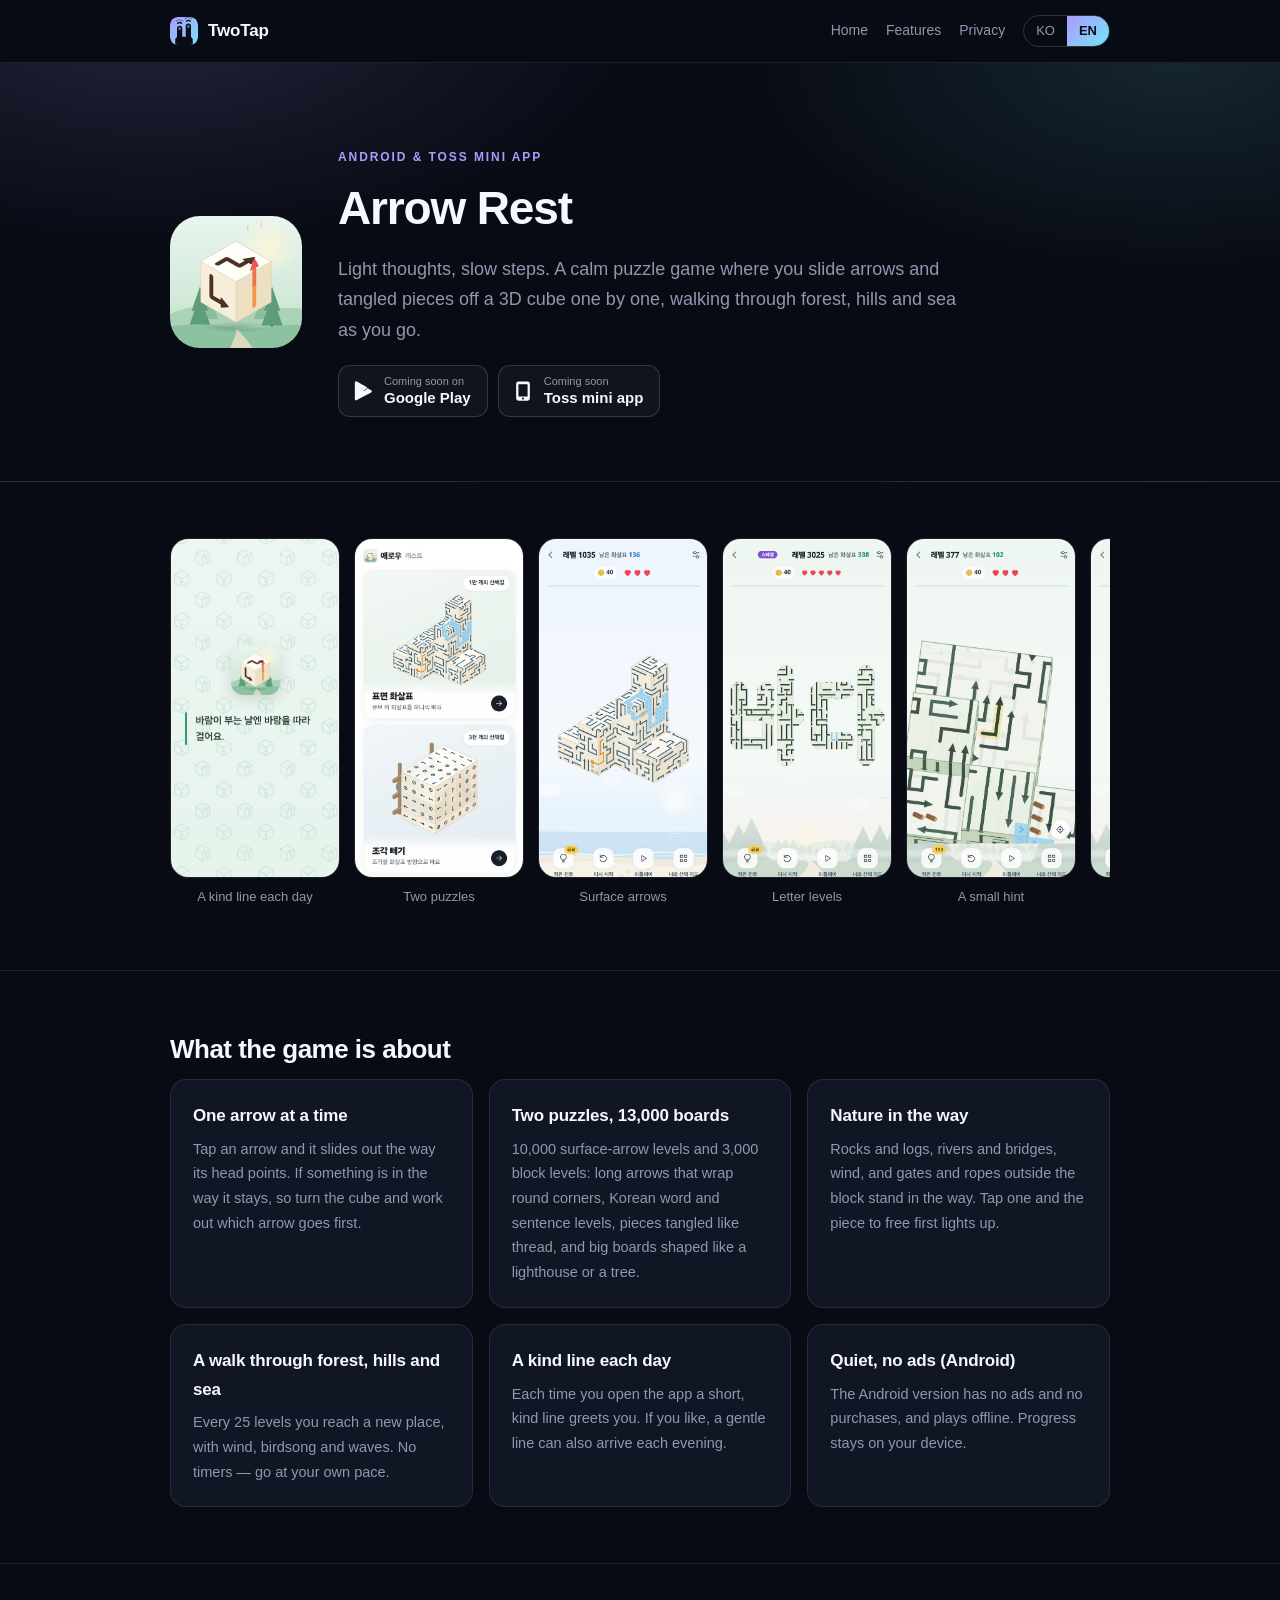
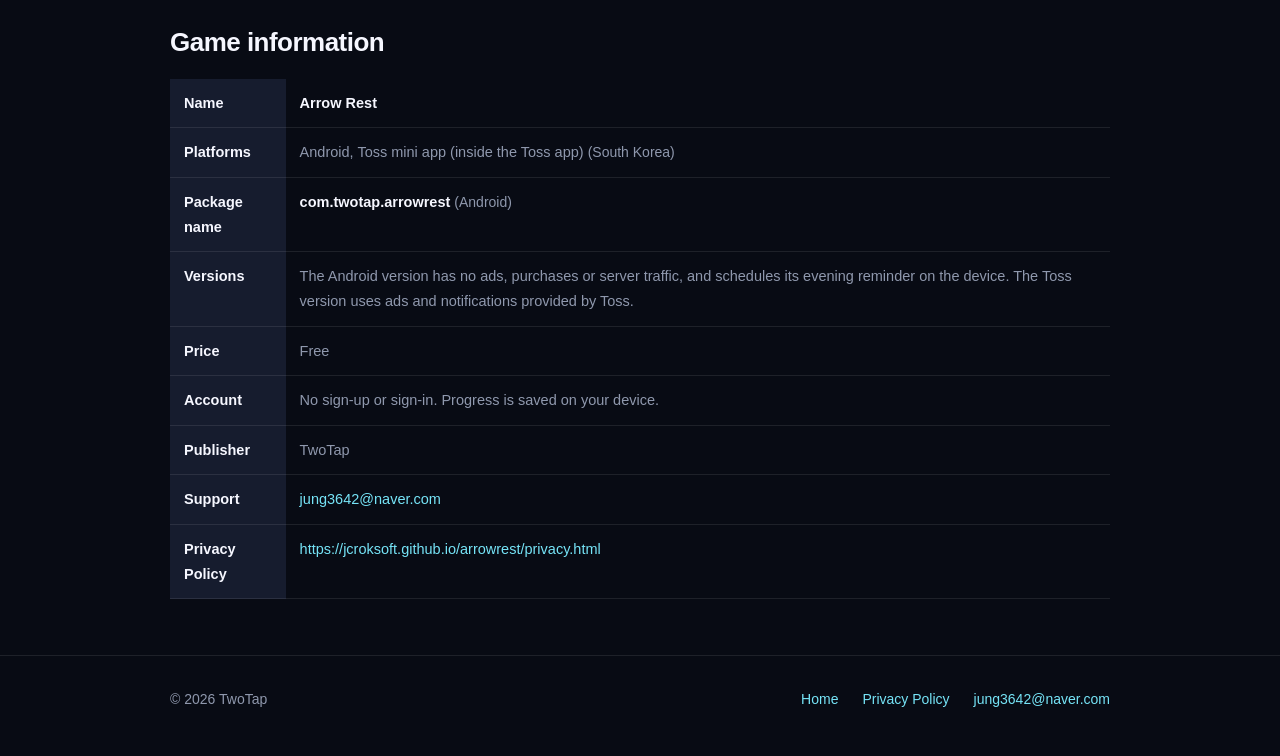
==== arrowrest/index.html @ 3daf089f "애로우 레스트: 소개 페이지·개인정보처리방침 추가, 홈 게임 목록에 카드 추가 Co-Authored-By: Claude Opus 5.5 <noreply@anthropic.com>" ====
<!doctype html>
<html lang="ko" data-lang="ko">
<head>
<meta charset="utf-8">
<meta name="viewport" content="width=device-width, initial-scale=1">
<title>애로우 레스트 — TwoTap</title>
<meta name="description" content="Arrow Rest is a calm 3D puzzle game: slide arrows off a cube one by one and walk through forest, hills and sea.">
<link rel="icon" href="/assets/twotap-mark.svg" type="image/svg+xml">
<link rel="icon" href="/assets/favicon.png" sizes="64x64">
<link rel="apple-touch-icon" href="/assets/apple-touch-icon.png">
<link rel="stylesheet" href="/assets/site.css">
<script>document.documentElement.dataset.lang=(function(){try{var s=localStorage.getItem("twotap-lang");if(s==="ko"||s==="en")return s}catch(e){}return (navigator.language||"en").toLowerCase().indexOf("ko")===0?"ko":"en"})()</script>
<script src="/assets/lang.js" defer></script>
</head>
<body>

<header class="site-header">
  <div class="wrap">
    <a class="brand" href="/"><img class="mark" src="/assets/twotap-mark.svg" alt="" width="28" height="28">TwoTap</a>
    <nav class="nav">
      <a href="/"><span class="ko">홈</span><span class="en">Home</span></a>
      <a href="#features"><span class="ko">특징</span><span class="en">Features</span></a>
      <a href="/arrowrest/privacy.html"><span class="ko">개인정보처리방침</span><span class="en">Privacy</span></a>
      <span class="lang">
        <button type="button" data-lang="ko" aria-pressed="true">KO</button>
        <button type="button" data-lang="en" aria-pressed="false">EN</button>
      </span>
    </nav>
  </div>
</header>

<div class="hero">
  <div class="wrap hero-brand">
    <img src="/assets/arrowrest-icon.png" alt="Arrow Rest icon" width="132" height="132"
         style="width:132px; height:132px; border-radius:30px; flex:none;">
    <div>
      <p class="eyebrow"><span class="ko">Android &amp; 토스 앱인토스</span><span class="en">Android &amp; Toss mini app</span></p>
      <h1><span class="ko">애로우 레스트</span><span class="en">Arrow Rest</span></h1>
      <p class="lede">
        <span class="ko">생각은 가볍게, 걸음은 천천히. 3D 큐브 위의 화살표와 얽힌 조각을 하나씩 빼내며 숲길·산길·바닷길을 산책하는 힐링 퍼즐 게임입니다.</span><span class="en">Light thoughts, slow steps. A calm puzzle game where you slide arrows and tangled pieces off a 3D cube one by one, walking through forest, hills and sea as you go.</span>
      </p>
      <div class="store-links">
        <a class="store-btn" href="https://play.google.com/store/apps/details?id=com.twotap.arrowrest" target="_blank" rel="noopener"><svg viewBox="0 0 24 24" aria-hidden="true"><path d="M3.6 1.8c-.3.3-.5.8-.5 1.4v17.6c0 .6.2 1.1.5 1.4l.1.1 9.9-9.9v-.2L3.7 1.7l-.1.1zm13.3 13.9-3.3-3.3v-.2l3.3-3.3.1.1 3.9 2.2c1.1.6 1.1 1.7 0 2.3l-3.9 2.2h-.1zm-.1.1L13.4 12 3.6 21.8c.4.4 1 .4 1.7.1l11.5-6.1M16.8 8.2 5.3 1.7c-.7-.4-1.3-.3-1.7.1l9.8 9.8 3.4-3.4z"/></svg><span><small><span class="ko">출시 준비 중</span><span class="en">Coming soon on</span></small><strong>Google Play</strong></span></a>
        <span class="store-btn"><svg viewBox="0 0 24 24" aria-hidden="true"><path d="M7 1.5h10A2.5 2.5 0 0 1 19.5 4v16a2.5 2.5 0 0 1-2.5 2.5H7A2.5 2.5 0 0 1 4.5 20V4A2.5 2.5 0 0 1 7 1.5zm0 3V18h10V4.5zm5 14.5a1.2 1.2 0 1 0 0 2.4 1.2 1.2 0 0 0 0-2.4z"/></svg><span><small><span class="ko">출시 준비 중</span><span class="en">Coming soon</span></small><strong><span class="ko">토스 앱인토스</span><span class="en">Toss mini app</span></strong></span></span>
      </div>
    </div>
  </div>
</div>

<section>
  <div class="wrap">
    <div class="shots phone">
      <figure><img src="/assets/arrowrest/today.jpg" alt="" loading="lazy" width="540" height="1080"><figcaption><span class="ko">하루를 다독이는 한 줄</span><span class="en">A kind line each day</span></figcaption></figure>
      <figure><img src="/assets/arrowrest/modes.jpg" alt="" loading="lazy" width="540" height="1080"><figcaption><span class="ko">두 가지 퍼즐</span><span class="en">Two puzzles</span></figcaption></figure>
      <figure><img src="/assets/arrowrest/surface.jpg" alt="" loading="lazy" width="540" height="1080"><figcaption><span class="ko">표면 화살표</span><span class="en">Surface arrows</span></figcaption></figure>
      <figure><img src="/assets/arrowrest/letters.jpg" alt="" loading="lazy" width="540" height="1080"><figcaption><span class="ko">글자 레벨</span><span class="en">Letter levels</span></figcaption></figure>
      <figure><img src="/assets/arrowrest/hint.jpg" alt="" loading="lazy" width="540" height="1080"><figcaption><span class="ko">막히면 작은 힌트</span><span class="en">A small hint</span></figcaption></figure>
      <figure><img src="/assets/arrowrest/landmark.jpg" alt="" loading="lazy" width="540" height="1080"><figcaption><span class="ko">조각 빼기 랜드마크</span><span class="en">Landmark boards</span></figcaption></figure>
      <figure><img src="/assets/arrowrest/blockers.jpg" alt="" loading="lazy" width="540" height="1080"><figcaption><span class="ko">바깥 장치</span><span class="en">Blockers outside the block</span></figcaption></figure>
    </div>
  </div>
</section>

<section id="features">
  <div class="wrap">
    <h2><span class="ko">이런 게임이에요</span><span class="en">What the game is about</span></h2>
    <div class="grid">
      <div class="card">
        <h3><span class="ko">큐브 위 화살표를 하나씩</span><span class="en">One arrow at a time</span></h3>
        <p>
          <span class="ko">화살표를 누르면 머리 방향으로 빠져나가요. 앞이 막혀 있으면 빠지지 않으니, 큐브를 돌려 보며 어떤 화살표부터 보낼지 순서를 찾아요.</span><span class="en">Tap an arrow and it slides out the way its head points. If something is in the way it stays, so turn the cube and work out which arrow goes first.</span>
        </p>
      </div>
      <div class="card">
        <h3><span class="ko">두 가지 퍼즐, 1만 3천 판</span><span class="en">Two puzzles, 13,000 boards</span></h3>
        <p>
          <span class="ko">표면 화살표 1만 레벨과 조각 빼기 3천 레벨. 모서리를 넘는 긴 화살표, 한글 단어와 문장 레벨, 실처럼 얽힌 조각과 등대·큰 나무 같은 큰 판이 차례로 나와요.</span><span class="en">10,000 surface-arrow levels and 3,000 block levels: long arrows that wrap round corners, Korean word and sentence levels, pieces tangled like thread, and big boards shaped like a lighthouse or a tree.</span>
        </p>
      </div>
      <div class="card">
        <h3><span class="ko">길을 막는 자연</span><span class="en">Nature in the way</span></h3>
        <p>
          <span class="ko">바위와 통나무, 흐르는 강과 다리, 바람, 블록 바깥의 빗장문과 밧줄이 길을 막아요. 막힌 것을 누르면 먼저 꺼낼 조각이 빛나요.</span><span class="en">Rocks and logs, rivers and bridges, wind, and gates and ropes outside the block stand in the way. Tap one and the piece to free first lights up.</span>
        </p>
      </div>
      <div class="card">
        <h3><span class="ko">숲·산·바다를 산책</span><span class="en">A walk through forest, hills and sea</span></h3>
        <p>
          <span class="ko">25레벨마다 한 곳씩, 바람과 새소리, 파도 소리가 흐르는 길을 걸어요. 시간 제한 없이 내 속도로 풀어요.</span><span class="en">Every 25 levels you reach a new place, with wind, birdsong and waves. No timers — go at your own pace.</span>
        </p>
      </div>
      <div class="card">
        <h3><span class="ko">하루를 다독이는 한 줄</span><span class="en">A kind line each day</span></h3>
        <p>
          <span class="ko">앱을 열 때마다 짧은 힐링 문장이 반겨줘요. 원하면 매일 저녁 쉬어 가는 한 줄 알림도 받을 수 있어요.</span><span class="en">Each time you open the app a short, kind line greets you. If you like, a gentle line can also arrive each evening.</span>
        </p>
      </div>
      <div class="card">
        <h3><span class="ko">광고 없이 조용히 (Android)</span><span class="en">Quiet, no ads (Android)</span></h3>
        <p>
          <span class="ko">Android 버전은 광고와 결제가 없고, 인터넷 없이도 즐길 수 있어요. 진행 상황은 기기 안에만 저장돼요.</span><span class="en">The Android version has no ads and no purchases, and plays offline. Progress stays on your device.</span>
        </p>
      </div>
    </div>
  </div>
</section>

<section>
  <div class="wrap">
    <h2><span class="ko">게임 정보</span><span class="en">Game information</span></h2>
    <div class="table-scroll">
      <table>
        <tbody>
          <tr><th scope="row"><span class="ko">게임 이름</span><span class="en">Name</span></th><td><strong><span class="ko">애로우 레스트</span><span class="en">Arrow Rest</span></strong></td></tr>
          <tr><th scope="row"><span class="ko">플랫폼</span><span class="en">Platforms</span></th><td><span class="ko">Android, 토스 앱인토스(토스 앱 안의 미니 게임)</span><span class="en">Android, Toss mini app (inside the Toss app)</span> <span class="meta"><span class="ko">(대한민국)</span><span class="en">(South Korea)</span></span></td></tr>
          <tr><th scope="row"><span class="ko">패키지 이름</span><span class="en">Package name</span></th><td><strong>com.twotap.arrowrest</strong> <span class="meta">(Android)</span></td></tr>
          <tr><th scope="row"><span class="ko">버전별 차이</span><span class="en">Versions</span></th><td><span class="ko">Android 버전은 광고·결제·서버 통신이 없고, 저녁 쉼 알림은 기기 안에서 예약합니다. 토스 버전은 토스가 제공하는 광고와 알림을 씁니다.</span><span class="en">The Android version has no ads, purchases or server traffic, and schedules its evening reminder on the device. The Toss version uses ads and notifications provided by Toss.</span></td></tr>
          <tr><th scope="row"><span class="ko">가격</span><span class="en">Price</span></th><td><span class="ko">무료</span><span class="en">Free</span></td></tr>
          <tr><th scope="row"><span class="ko">계정</span><span class="en">Account</span></th><td><span class="ko">회원가입·로그인 없음. 진행 상황은 기기에 저장됩니다.</span><span class="en">No sign-up or sign-in. Progress is saved on your device.</span></td></tr>
          <tr><th scope="row"><span class="ko">개발사</span><span class="en">Publisher</span></th><td>TwoTap<span class="ko"> (투탭)</span></td></tr>
          <tr><th scope="row"><span class="ko">지원 문의</span><span class="en">Support</span></th><td><a href="mailto:jung3642@naver.com">jung3642@naver.com</a></td></tr>
          <tr><th scope="row"><span class="ko">개인정보처리방침</span><span class="en">Privacy Policy</span></th><td><a href="/arrowrest/privacy.html">https://jcroksoft.github.io/arrowrest/privacy.html</a></td></tr>
        </tbody>
      </table>
    </div>
  </div>
</section>

<footer class="site-footer">
  <div class="wrap">
    <span>&copy; 2026 TwoTap<span class="ko"> (투탭)</span></span>
    <span class="spacer"></span>
    <a href="/"><span class="ko">홈</span><span class="en">Home</span></a>
    <a href="/arrowrest/privacy.html"><span class="ko">개인정보처리방침</span><span class="en">Privacy Policy</span></a>
    <a href="mailto:jung3642@naver.com">jung3642@naver.com</a>
  </div>
</footer>

</body>
</html>
---- assets/site.css ----
:root {
  --bg: #080b14;
  --surface: #111624;
  --surface-2: #161c2e;
  --text: #f6f7ff;
  --muted: #8f98ad;
  --lavender: #aa9cff;
  --cyan: #76e4f7;
  --coral: #ff5a3d;
  --line: rgba(255, 255, 255, 0.09);
  --line-strong: rgba(255, 255, 255, 0.16);
  --max: 980px;
  --radius: 16px;
}

* { box-sizing: border-box; }

html { scroll-behavior: smooth; }

body {
  margin: 0;
  background: var(--bg);
  color: var(--text);
  font-family: -apple-system, BlinkMacSystemFont, "Segoe UI", "Apple SD Gothic Neo",
    "Noto Sans KR", Roboto, sans-serif;
  font-size: 16px;
  line-height: 1.7;
  -webkit-font-smoothing: antialiased;
}

img { max-width: 100%; display: block; }

a { color: var(--cyan); text-decoration: none; }
a:hover { text-decoration: underline; }

.wrap {
  max-width: var(--max);
  margin: 0 auto;
  padding-inline: 20px;
}

/* ---------- header ---------- */

.site-header {
  position: sticky;
  top: 0;
  z-index: 20;
  background: rgba(8, 11, 20, 0.82);
  backdrop-filter: blur(14px);
  border-bottom: 1px solid var(--line);
}

.site-header .wrap {
  display: flex;
  align-items: center;
  gap: 16px;
  min-height: 62px;
  flex-wrap: wrap;
}

.brand {
  display: flex;
  align-items: center;
  gap: 10px;
  font-weight: 700;
  letter-spacing: -0.01em;
  color: var(--text);
  font-size: 17px;
}
.brand:hover { text-decoration: none; }
.brand .mark {
  width: 28px;
  height: 28px;
  border-radius: 8px;
  flex: none;
}

.nav {
  margin-left: auto;
  display: flex;
  align-items: center;
  gap: 18px;
  font-size: 14px;
}
.nav a { color: var(--muted); }
.nav a:hover { color: var(--text); text-decoration: none; }

.lang {
  display: inline-flex;
  border: 1px solid var(--line-strong);
  border-radius: 999px;
  overflow: hidden;
}
.lang button {
  appearance: none;
  border: 0;
  background: transparent;
  color: var(--muted);
  font: inherit;
  font-size: 13px;
  padding: 4px 12px;
  cursor: pointer;
}
.lang button[aria-pressed="true"] {
  background: linear-gradient(135deg, var(--lavender), var(--cyan));
  color: #0a0d16;
  font-weight: 700;
}

/* ---------- hero ---------- */

.hero {
  padding-block: 84px 64px;
  border-bottom: 1px solid var(--line);
  background:
    radial-gradient(700px 320px at 12% -10%, rgba(170, 156, 255, 0.16), transparent 70%),
    radial-gradient(620px 300px at 92% 0%, rgba(118, 228, 247, 0.12), transparent 70%);
}

.hero-brand { display: flex; gap: 36px; align-items: center; flex-wrap: wrap; }
.hero-brand > div { flex: 1; min-width: 260px; }
.hero-mark {
  width: 112px;
  height: 112px;
  border-radius: 28px;
  flex: none;
  box-shadow: 0 18px 50px rgba(118, 228, 247, 0.18);
}

.eyebrow {
  text-transform: uppercase;
  letter-spacing: 0.16em;
  font-size: 12px;
  font-weight: 700;
  color: var(--lavender);
  margin: 0 0 14px;
}

h1 {
  margin: 0 0 18px;
  font-size: clamp(30px, 6vw, 46px);
  line-height: 1.18;
  letter-spacing: -0.025em;
  font-weight: 800;
}

.lede {
  margin: 0;
  max-width: 620px;
  font-size: clamp(16px, 2.2vw, 18px);
  color: var(--muted);
}

/* ---------- sections ---------- */

section { padding-block: 56px; }
section + section { border-top: 1px solid var(--line); }

h2 {
  margin: 0 0 8px;
  font-size: clamp(21px, 3.4vw, 26px);
  letter-spacing: -0.02em;
  font-weight: 750;
}

h3 {
  margin: 28px 0 6px;
  font-size: 17px;
  font-weight: 700;
  letter-spacing: -0.01em;
}

.section-note {
  margin: 0 0 26px;
  color: var(--muted);
  font-size: 15px;
}

/* ---------- cards ---------- */

.grid {
  display: grid;
  gap: 16px;
  grid-template-columns: repeat(auto-fit, minmax(240px, 1fr));
}

.card {
  background: var(--surface);
  border: 1px solid var(--line);
  border-radius: var(--radius);
  padding: 22px;
}
.card h3 { margin-top: 0; }
.card p { margin: 0; color: var(--muted); font-size: 14.5px; }

.app-card {
  display: flex;
  gap: 20px;
  align-items: flex-start;
  background: var(--surface);
  border: 1px solid var(--line);
  border-radius: 20px;
  padding: 24px;
  color: inherit;
  transition: border-color 0.15s ease, transform 0.15s ease;
}
.app-card + .app-card { margin-top: 16px; }
.app-card:hover {
  border-color: var(--line-strong);
  transform: translateY(-2px);
}
.app-card > div { flex: 1; min-width: 0; }
.app-card .app-icon { flex: none; }
.app-card h3 a { color: inherit; }
.app-card img {
  width: 76px;
  height: 76px;
  border-radius: 18px;
  flex: none;
}
.app-card h3 { margin: 0 0 4px; font-size: 19px; }
.app-card p { margin: 0 0 12px; color: var(--muted); font-size: 14.5px; }

.card-links {
  display: flex;
  flex-wrap: wrap;
  gap: 8px 20px;
  margin-top: 16px;
  padding-top: 14px;
  border-top: 1px solid var(--line);
  font-size: 14px;
}

/* 게임 스크린샷 줄: 좁은 화면에서는 가로로 밀어 봐요 */
.shots {
  display: grid;
  grid-auto-flow: column;
  grid-auto-columns: minmax(170px, 1fr);
  gap: 14px;
  overflow-x: auto;
  padding-bottom: 6px;
  scroll-snap-type: x mandatory;
}
.shots figure { margin: 0; scroll-snap-align: start; }
.shots img {
  width: 100%;
  height: auto;
  aspect-ratio: 1179 / 2100;
  object-fit: cover;
  border-radius: 18px;
  border: 1px solid var(--line);
}
.shots.tall img { aspect-ratio: 636 / 1048; }
.shots.phone img { aspect-ratio: 1 / 2; }
.shots figcaption { margin-top: 8px; font-size: 13px; color: var(--muted); text-align: center; }

.pills { display: flex; flex-wrap: wrap; gap: 7px; }
.pill {
  font-size: 12px;
  color: var(--muted);
  border: 1px solid var(--line-strong);
  border-radius: 999px;
  padding: 2px 10px;
}
.pill.live { color: #0a0d16; background: var(--cyan); border-color: transparent; font-weight: 700; }
.pill.soon { color: var(--lavender); border-color: rgba(170, 156, 255, 0.4); }

/* ---------- lists ---------- */

ul.clean { margin: 10px 0 0; padding-left: 20px; color: var(--muted); }
ul.clean li { margin-bottom: 7px; }
ul.clean strong { color: var(--text); font-weight: 650; }

/* ---------- table ---------- */

.table-scroll { overflow-x: auto; margin-top: 14px; }
table {
  width: 100%;
  border-collapse: collapse;
  font-size: 14.5px;
  min-width: 520px;
}
th, td {
  text-align: left;
  padding: 12px 14px;
  border-bottom: 1px solid var(--line);
  vertical-align: top;
}
th { color: var(--text); font-weight: 650; background: var(--surface-2); }
td { color: var(--muted); }
td strong { color: var(--text); font-weight: 600; }

/* ---------- misc ---------- */

.callout {
  background: var(--surface-2);
  border: 1px solid var(--line);
  border-left: 3px solid var(--lavender);
  border-radius: 12px;
  padding: 16px 18px;
  color: var(--muted);
  font-size: 14.5px;
  margin-top: 20px;
}
.callout strong { color: var(--text); }

.meta { color: var(--muted); font-size: 14px; margin: 0; }

.site-footer {
  border-top: 1px solid var(--line);
  padding-block: 32px 44px;
  color: var(--muted);
  font-size: 14px;
}
.site-footer .wrap { display: flex; flex-wrap: wrap; gap: 12px 24px; align-items: center; }
.site-footer .spacer { margin-left: auto; }

.toc { margin: 0 0 30px; padding: 0; list-style: none; columns: 2; column-gap: 28px; font-size: 14.5px; }
.toc li { margin-bottom: 6px; break-inside: avoid; }

@media (max-width: 560px) {
  .hero { padding-block: 56px 44px; }
  .app-card { flex-direction: column; }
  .toc { columns: 1; }
  .nav { gap: 12px; width: 100%; margin-left: 0; padding-bottom: 10px; }
}

/* ---------- language switching ---------- */

html[data-lang="ko"] .en,
html[data-lang="en"] .ko { display: none !important; }

/* ---------- store buttons ----------
   출시된 스토어는 <a class="store-btn" href="스토어 주소">, 아직이면 <span class="store-btn soon">.
   출시되면 span 을 a 로 바꾸고 href 만 넣는다. */

.store-links { display: flex; flex-wrap: wrap; gap: 10px; margin-top: 20px; }
.store-btn {
  display: inline-flex; align-items: center; gap: 10px;
  padding: 9px 16px 9px 13px;
  border-radius: 12px;
  border: 1px solid var(--line-strong);
  background: rgba(255, 255, 255, 0.04);
  color: var(--text);
  line-height: 1.2;
}
.store-btn svg { width: 22px; height: 22px; flex: none; fill: currentColor; }
.store-btn small { display: block; font-size: 11px; color: var(--muted); }
.store-btn strong { display: block; font-size: 15px; font-weight: 650; }
a.store-btn:hover { border-color: var(--cyan); background: rgba(118, 228, 247, 0.08); }
.store-btn.soon { opacity: 0.55; cursor: default; }
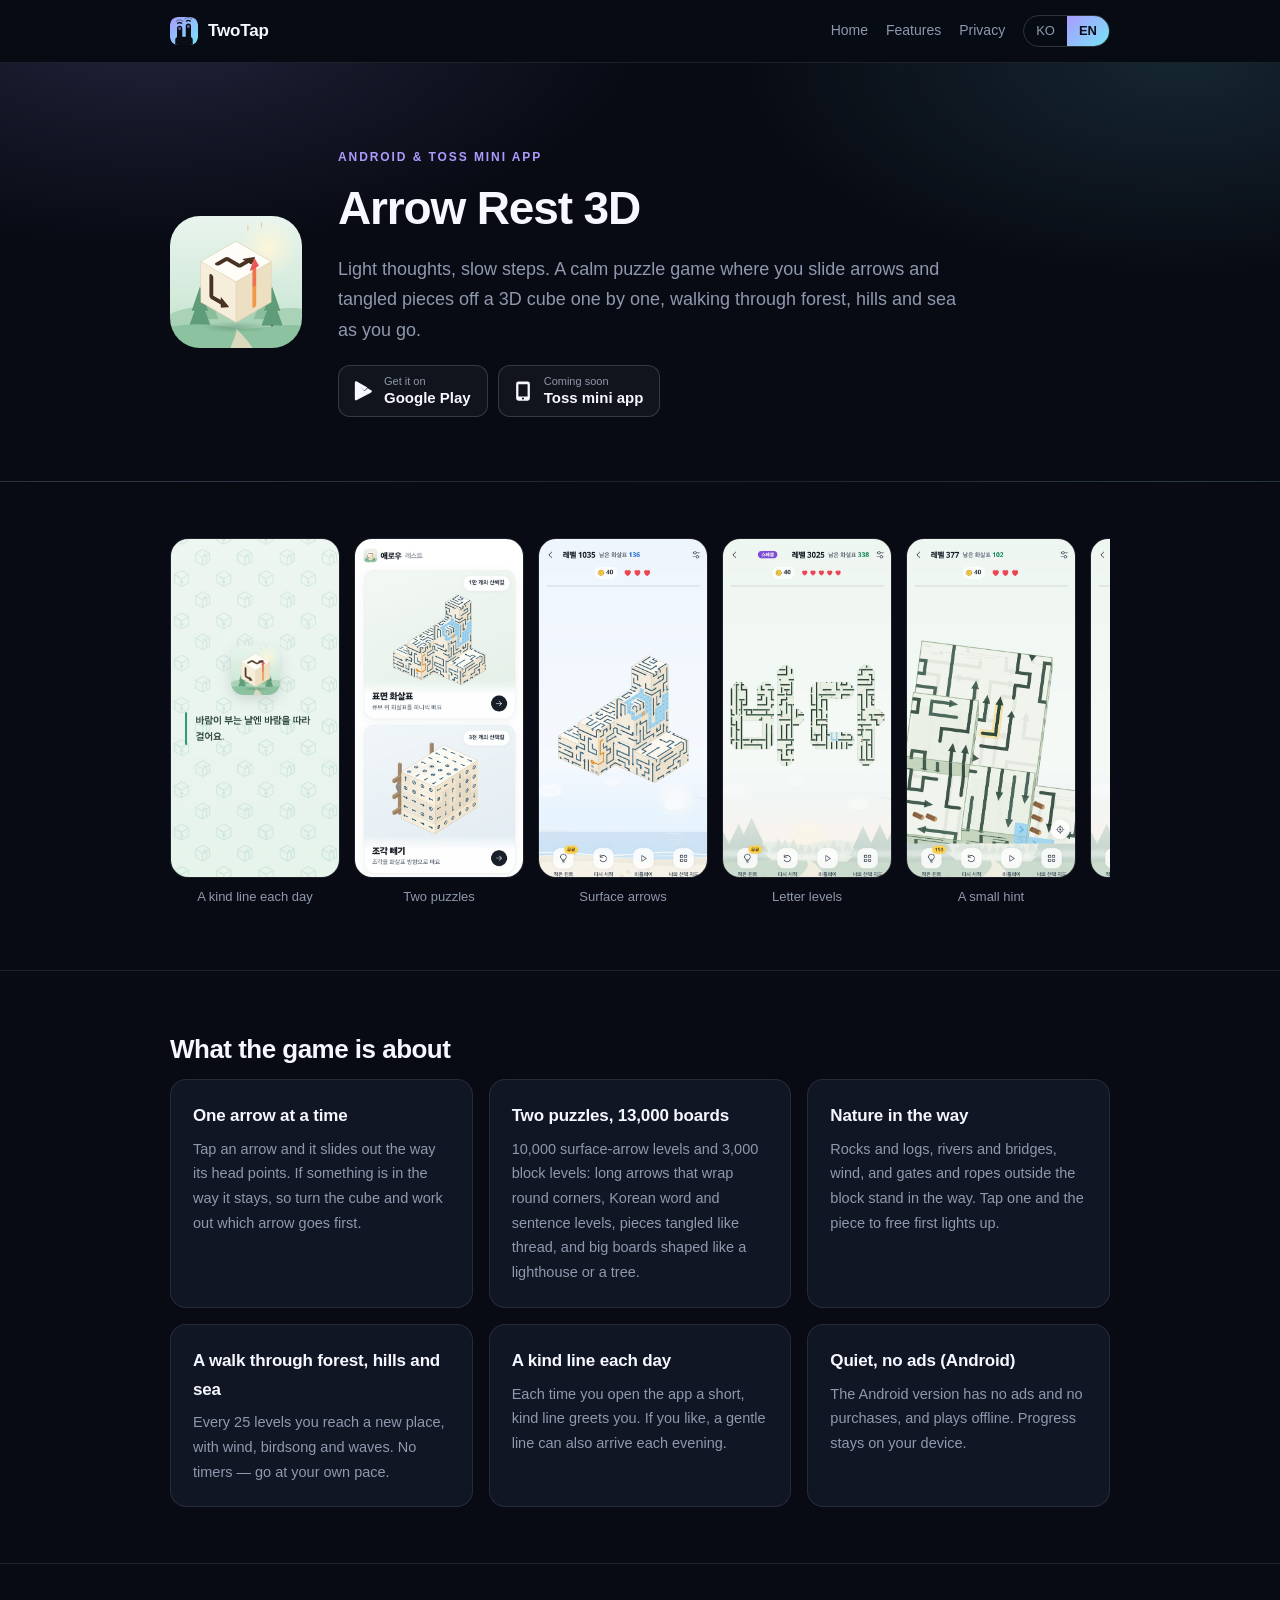
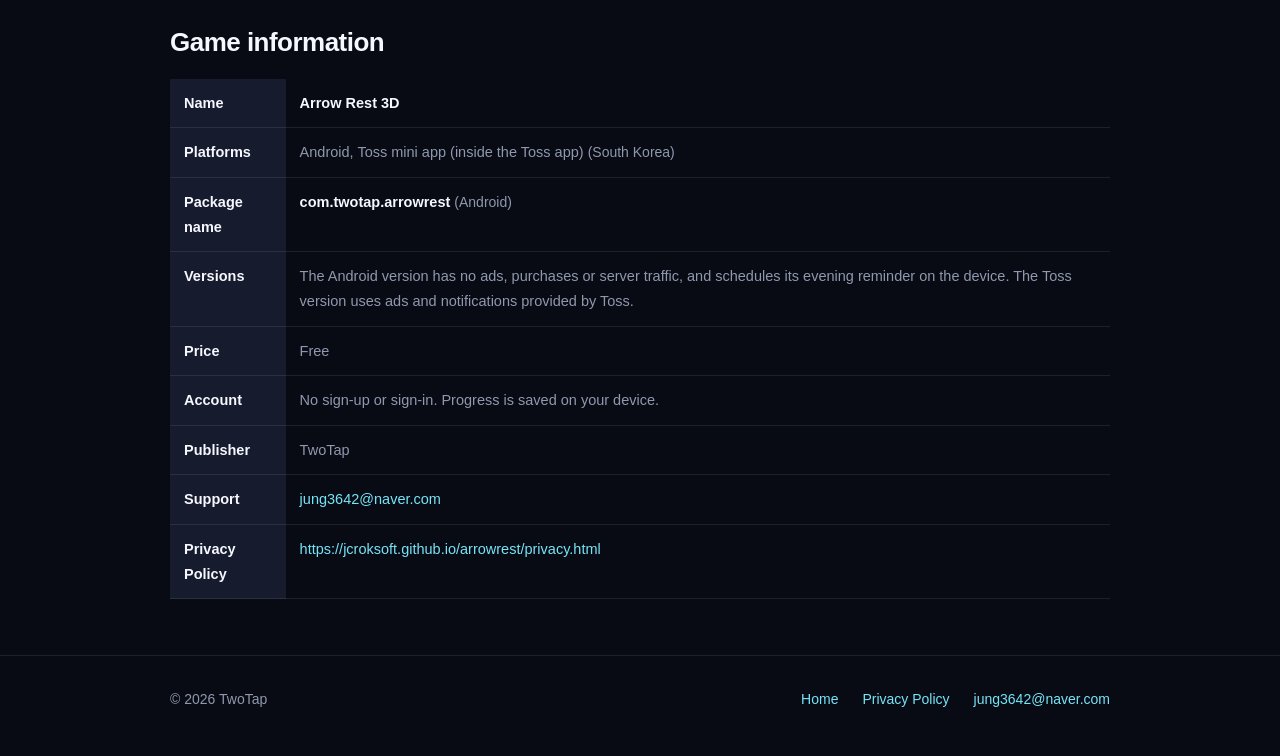
==== commit 9501097b: "애로우 레스트 3D: Google Play 출시 반영, 이름에 3D 추가 Co-Authored-By: Claude Opus 5.5 <noreply@anthropic.com>" ====
--- a/arrowrest/index.html
+++ b/arrowrest/index.html
@@ -3,7 +3,7 @@
 <head>
 <meta charset="utf-8">
 <meta name="viewport" content="width=device-width, initial-scale=1">
-<title>애로우 레스트 — TwoTap</title>
+<title>애로우 레스트 3D — TwoTap</title>
 <meta name="description" content="Arrow Rest is a calm 3D puzzle game: slide arrows off a cube one by one and walk through forest, hills and sea.">
 <link rel="icon" href="/assets/twotap-mark.svg" type="image/svg+xml">
 <link rel="icon" href="/assets/favicon.png" sizes="64x64">
@@ -35,12 +35,12 @@
          style="width:132px; height:132px; border-radius:30px; flex:none;">
     <div>
       <p class="eyebrow"><span class="ko">Android &amp; 토스 앱인토스</span><span class="en">Android &amp; Toss mini app</span></p>
-      <h1><span class="ko">애로우 레스트</span><span class="en">Arrow Rest</span></h1>
+      <h1><span class="ko">애로우 레스트 3D</span><span class="en">Arrow Rest 3D</span></h1>
       <p class="lede">
         <span class="ko">생각은 가볍게, 걸음은 천천히. 3D 큐브 위의 화살표와 얽힌 조각을 하나씩 빼내며 숲길·산길·바닷길을 산책하는 힐링 퍼즐 게임입니다.</span><span class="en">Light thoughts, slow steps. A calm puzzle game where you slide arrows and tangled pieces off a 3D cube one by one, walking through forest, hills and sea as you go.</span>
       </p>
       <div class="store-links">
-        <a class="store-btn" href="https://play.google.com/store/apps/details?id=com.twotap.arrowrest" target="_blank" rel="noopener"><svg viewBox="0 0 24 24" aria-hidden="true"><path d="M3.6 1.8c-.3.3-.5.8-.5 1.4v17.6c0 .6.2 1.1.5 1.4l.1.1 9.9-9.9v-.2L3.7 1.7l-.1.1zm13.3 13.9-3.3-3.3v-.2l3.3-3.3.1.1 3.9 2.2c1.1.6 1.1 1.7 0 2.3l-3.9 2.2h-.1zm-.1.1L13.4 12 3.6 21.8c.4.4 1 .4 1.7.1l11.5-6.1M16.8 8.2 5.3 1.7c-.7-.4-1.3-.3-1.7.1l9.8 9.8 3.4-3.4z"/></svg><span><small><span class="ko">출시 준비 중</span><span class="en">Coming soon on</span></small><strong>Google Play</strong></span></a>
+        <a class="store-btn" href="https://play.google.com/store/apps/details?id=com.twotap.arrowrest" target="_blank" rel="noopener"><svg viewBox="0 0 24 24" aria-hidden="true"><path d="M3.6 1.8c-.3.3-.5.8-.5 1.4v17.6c0 .6.2 1.1.5 1.4l.1.1 9.9-9.9v-.2L3.7 1.7l-.1.1zm13.3 13.9-3.3-3.3v-.2l3.3-3.3.1.1 3.9 2.2c1.1.6 1.1 1.7 0 2.3l-3.9 2.2h-.1zm-.1.1L13.4 12 3.6 21.8c.4.4 1 .4 1.7.1l11.5-6.1M16.8 8.2 5.3 1.7c-.7-.4-1.3-.3-1.7.1l9.8 9.8 3.4-3.4z"/></svg><span><small><span class="ko">다운로드</span><span class="en">Get it on</span></small><strong>Google Play</strong></span></a>
         <span class="store-btn"><svg viewBox="0 0 24 24" aria-hidden="true"><path d="M7 1.5h10A2.5 2.5 0 0 1 19.5 4v16a2.5 2.5 0 0 1-2.5 2.5H7A2.5 2.5 0 0 1 4.5 20V4A2.5 2.5 0 0 1 7 1.5zm0 3V18h10V4.5zm5 14.5a1.2 1.2 0 1 0 0 2.4 1.2 1.2 0 0 0 0-2.4z"/></svg><span><small><span class="ko">출시 준비 중</span><span class="en">Coming soon</span></small><strong><span class="ko">토스 앱인토스</span><span class="en">Toss mini app</span></strong></span></span>
       </div>
     </div>
@@ -111,7 +111,7 @@
     <div class="table-scroll">
       <table>
         <tbody>
-          <tr><th scope="row"><span class="ko">게임 이름</span><span class="en">Name</span></th><td><strong><span class="ko">애로우 레스트</span><span class="en">Arrow Rest</span></strong></td></tr>
+          <tr><th scope="row"><span class="ko">게임 이름</span><span class="en">Name</span></th><td><strong><span class="ko">애로우 레스트 3D</span><span class="en">Arrow Rest 3D</span></strong></td></tr>
           <tr><th scope="row"><span class="ko">플랫폼</span><span class="en">Platforms</span></th><td><span class="ko">Android, 토스 앱인토스(토스 앱 안의 미니 게임)</span><span class="en">Android, Toss mini app (inside the Toss app)</span> <span class="meta"><span class="ko">(대한민국)</span><span class="en">(South Korea)</span></span></td></tr>
           <tr><th scope="row"><span class="ko">패키지 이름</span><span class="en">Package name</span></th><td><strong>com.twotap.arrowrest</strong> <span class="meta">(Android)</span></td></tr>
           <tr><th scope="row"><span class="ko">버전별 차이</span><span class="en">Versions</span></th><td><span class="ko">Android 버전은 광고·결제·서버 통신이 없고, 저녁 쉼 알림은 기기 안에서 예약합니다. 토스 버전은 토스가 제공하는 광고와 알림을 씁니다.</span><span class="en">The Android version has no ads, purchases or server traffic, and schedules its evening reminder on the device. The Toss version uses ads and notifications provided by Toss.</span></td></tr>
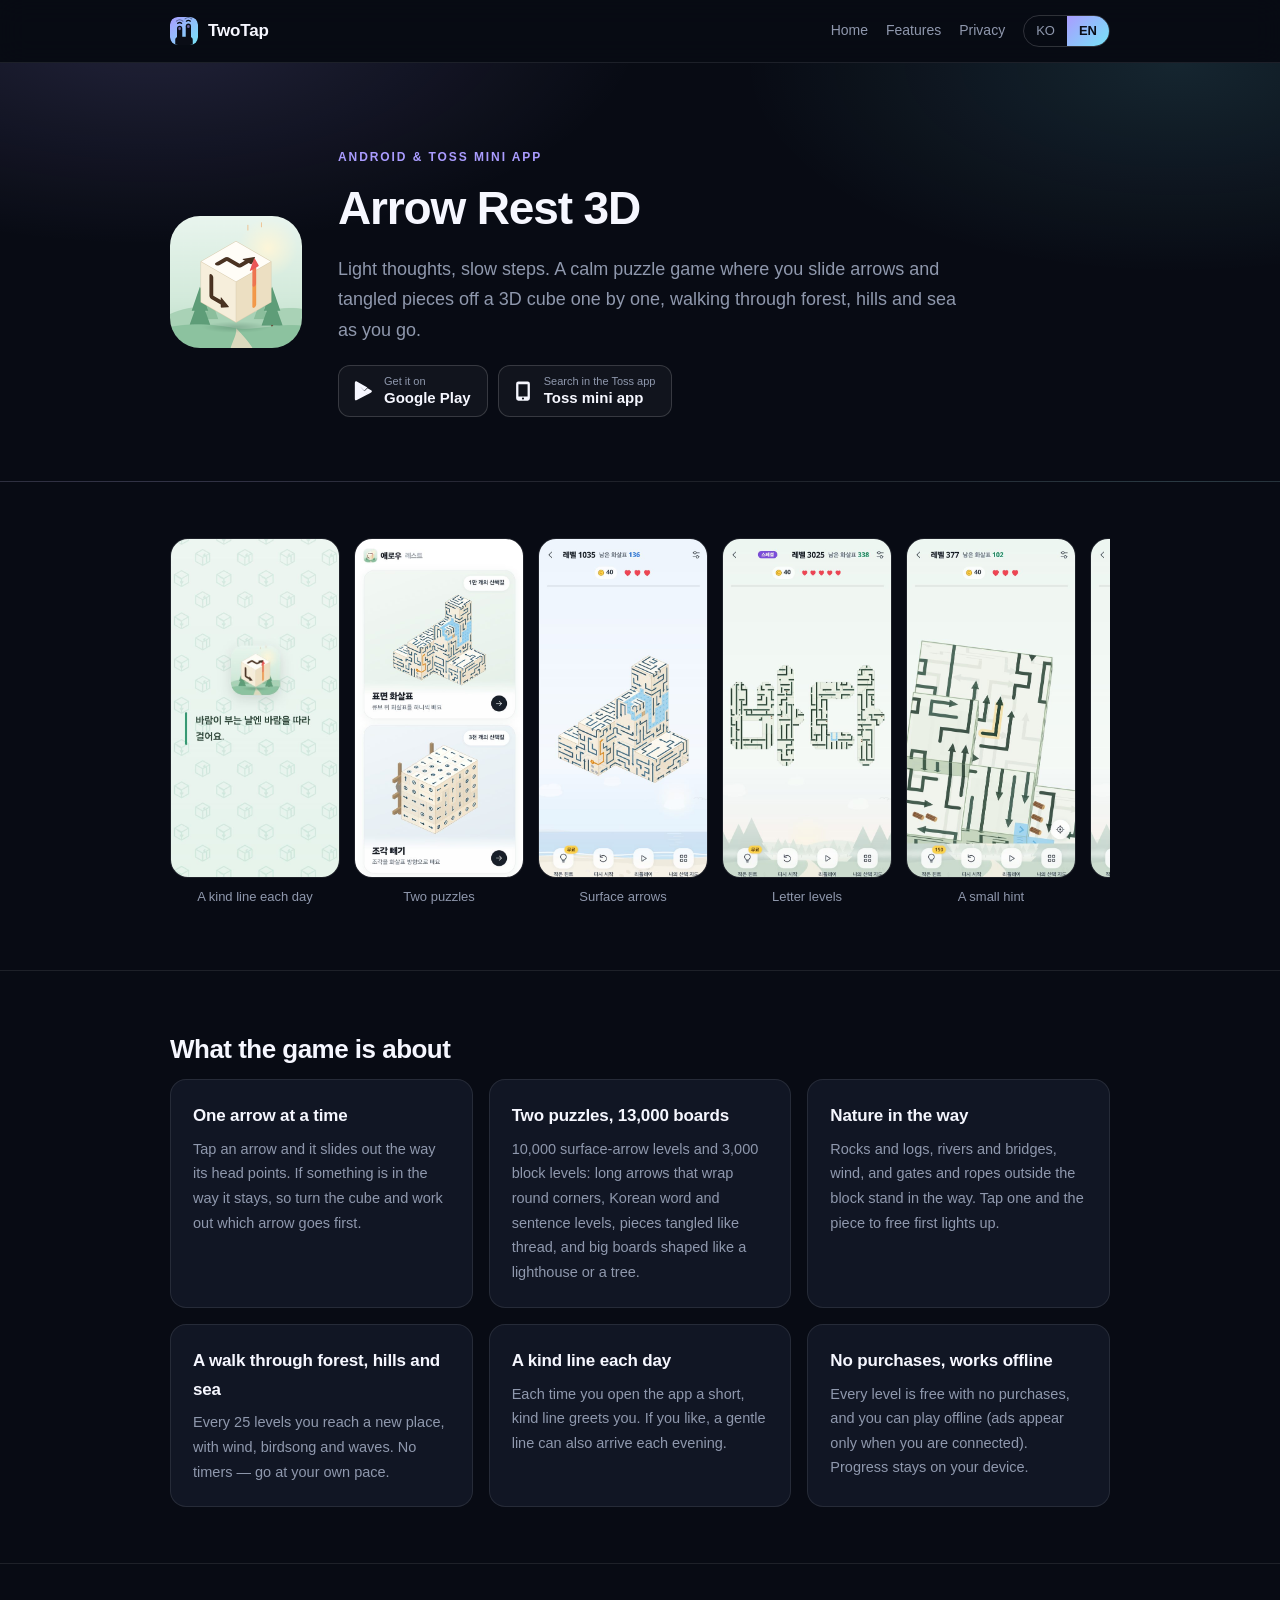
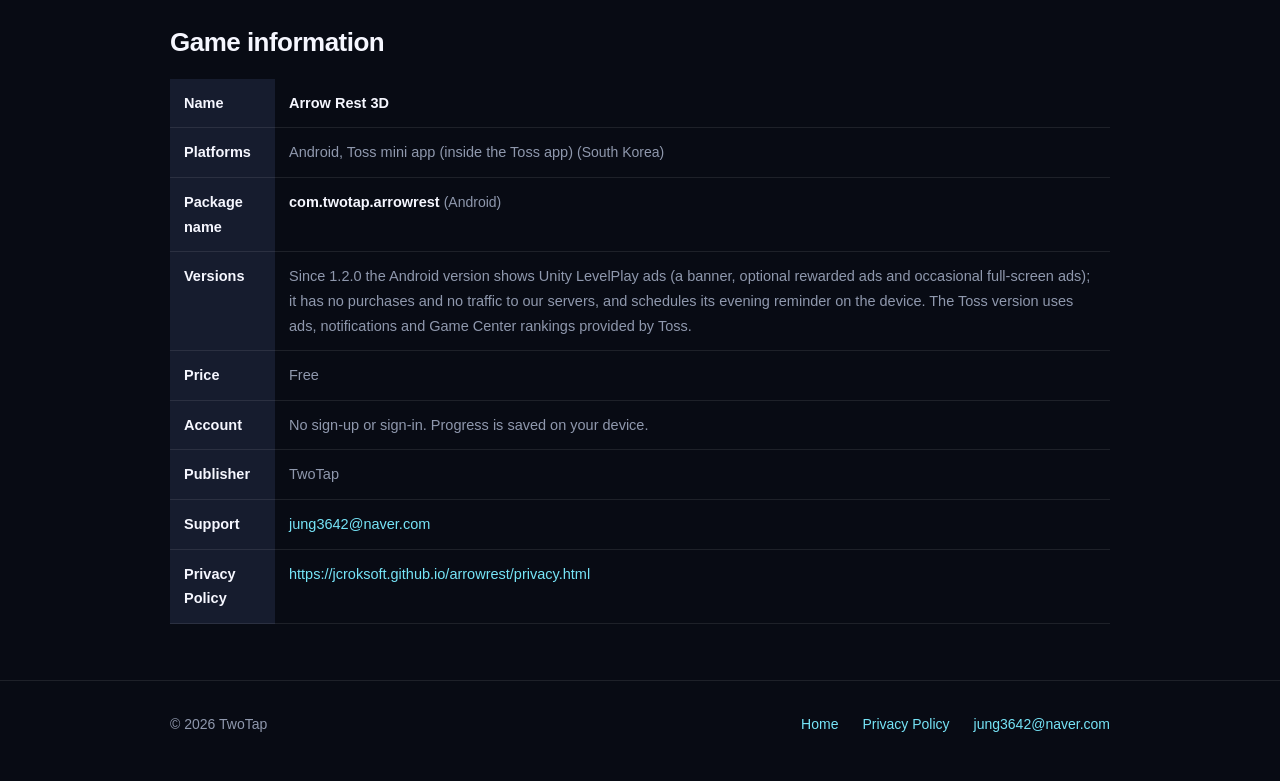
==== commit c2ef18f2: "애로우 레스트 3D: 토스 출시 반영, Android 1.2.0 광고(LevelPlay)·토스 게임센터 순위를 개인정보처리방침·소개에 반영 Co-Authored-By: Claude" ====
--- a/arrowrest/index.html
+++ b/arrowrest/index.html
@@ -41,7 +41,7 @@
       </p>
       <div class="store-links">
         <a class="store-btn" href="https://play.google.com/store/apps/details?id=com.twotap.arrowrest" target="_blank" rel="noopener"><svg viewBox="0 0 24 24" aria-hidden="true"><path d="M3.6 1.8c-.3.3-.5.8-.5 1.4v17.6c0 .6.2 1.1.5 1.4l.1.1 9.9-9.9v-.2L3.7 1.7l-.1.1zm13.3 13.9-3.3-3.3v-.2l3.3-3.3.1.1 3.9 2.2c1.1.6 1.1 1.7 0 2.3l-3.9 2.2h-.1zm-.1.1L13.4 12 3.6 21.8c.4.4 1 .4 1.7.1l11.5-6.1M16.8 8.2 5.3 1.7c-.7-.4-1.3-.3-1.7.1l9.8 9.8 3.4-3.4z"/></svg><span><small><span class="ko">다운로드</span><span class="en">Get it on</span></small><strong>Google Play</strong></span></a>
-        <span class="store-btn"><svg viewBox="0 0 24 24" aria-hidden="true"><path d="M7 1.5h10A2.5 2.5 0 0 1 19.5 4v16a2.5 2.5 0 0 1-2.5 2.5H7A2.5 2.5 0 0 1 4.5 20V4A2.5 2.5 0 0 1 7 1.5zm0 3V18h10V4.5zm5 14.5a1.2 1.2 0 1 0 0 2.4 1.2 1.2 0 0 0 0-2.4z"/></svg><span><small><span class="ko">출시 준비 중</span><span class="en">Coming soon</span></small><strong><span class="ko">토스 앱인토스</span><span class="en">Toss mini app</span></strong></span></span>
+        <span class="store-btn"><svg viewBox="0 0 24 24" aria-hidden="true"><path d="M7 1.5h10A2.5 2.5 0 0 1 19.5 4v16a2.5 2.5 0 0 1-2.5 2.5H7A2.5 2.5 0 0 1 4.5 20V4A2.5 2.5 0 0 1 7 1.5zm0 3V18h10V4.5zm5 14.5a1.2 1.2 0 1 0 0 2.4 1.2 1.2 0 0 0 0-2.4z"/></svg><span><small><span class="ko">토스 앱에서 검색</span><span class="en">Search in the Toss app</span></small><strong><span class="ko">토스 앱인토스</span><span class="en">Toss mini app</span></strong></span></span>
       </div>
     </div>
   </div>
@@ -96,9 +96,9 @@
         </p>
       </div>
       <div class="card">
-        <h3><span class="ko">광고 없이 조용히 (Android)</span><span class="en">Quiet, no ads (Android)</span></h3>
+        <h3><span class="ko">결제 없이, 인터넷 없이도</span><span class="en">No purchases, works offline</span></h3>
         <p>
-          <span class="ko">Android 버전은 광고와 결제가 없고, 인터넷 없이도 즐길 수 있어요. 진행 상황은 기기 안에만 저장돼요.</span><span class="en">The Android version has no ads and no purchases, and plays offline. Progress stays on your device.</span>
+          <span class="ko">결제 없이 모든 레벨을 무료로 즐길 수 있고, 인터넷이 없어도 플레이할 수 있어요(광고는 연결됐을 때만 나와요). 진행 상황은 기기 안에만 저장돼요.</span><span class="en">Every level is free with no purchases, and you can play offline (ads appear only when you are connected). Progress stays on your device.</span>
         </p>
       </div>
     </div>
@@ -114,7 +114,7 @@
           <tr><th scope="row"><span class="ko">게임 이름</span><span class="en">Name</span></th><td><strong><span class="ko">애로우 레스트 3D</span><span class="en">Arrow Rest 3D</span></strong></td></tr>
           <tr><th scope="row"><span class="ko">플랫폼</span><span class="en">Platforms</span></th><td><span class="ko">Android, 토스 앱인토스(토스 앱 안의 미니 게임)</span><span class="en">Android, Toss mini app (inside the Toss app)</span> <span class="meta"><span class="ko">(대한민국)</span><span class="en">(South Korea)</span></span></td></tr>
           <tr><th scope="row"><span class="ko">패키지 이름</span><span class="en">Package name</span></th><td><strong>com.twotap.arrowrest</strong> <span class="meta">(Android)</span></td></tr>
-          <tr><th scope="row"><span class="ko">버전별 차이</span><span class="en">Versions</span></th><td><span class="ko">Android 버전은 광고·결제·서버 통신이 없고, 저녁 쉼 알림은 기기 안에서 예약합니다. 토스 버전은 토스가 제공하는 광고와 알림을 씁니다.</span><span class="en">The Android version has no ads, purchases or server traffic, and schedules its evening reminder on the device. The Toss version uses ads and notifications provided by Toss.</span></td></tr>
+          <tr><th scope="row"><span class="ko">버전별 차이</span><span class="en">Versions</span></th><td><span class="ko">Android 버전은 1.2.0부터 Unity LevelPlay 광고(배너, 이용자가 선택하는 보상형, 가끔 나오는 전면)가 있고, 결제와 개발사 서버 통신은 없으며, 저녁 쉼 알림은 기기 안에서 예약합니다. 토스 버전은 토스가 제공하는 광고·알림·게임센터 순위를 씁니다.</span><span class="en">Since 1.2.0 the Android version shows Unity LevelPlay ads (a banner, optional rewarded ads and occasional full-screen ads); it has no purchases and no traffic to our servers, and schedules its evening reminder on the device. The Toss version uses ads, notifications and Game Center rankings provided by Toss.</span></td></tr>
           <tr><th scope="row"><span class="ko">가격</span><span class="en">Price</span></th><td><span class="ko">무료</span><span class="en">Free</span></td></tr>
           <tr><th scope="row"><span class="ko">계정</span><span class="en">Account</span></th><td><span class="ko">회원가입·로그인 없음. 진행 상황은 기기에 저장됩니다.</span><span class="en">No sign-up or sign-in. Progress is saved on your device.</span></td></tr>
           <tr><th scope="row"><span class="ko">개발사</span><span class="en">Publisher</span></th><td>TwoTap<span class="ko"> (투탭)</span></td></tr>
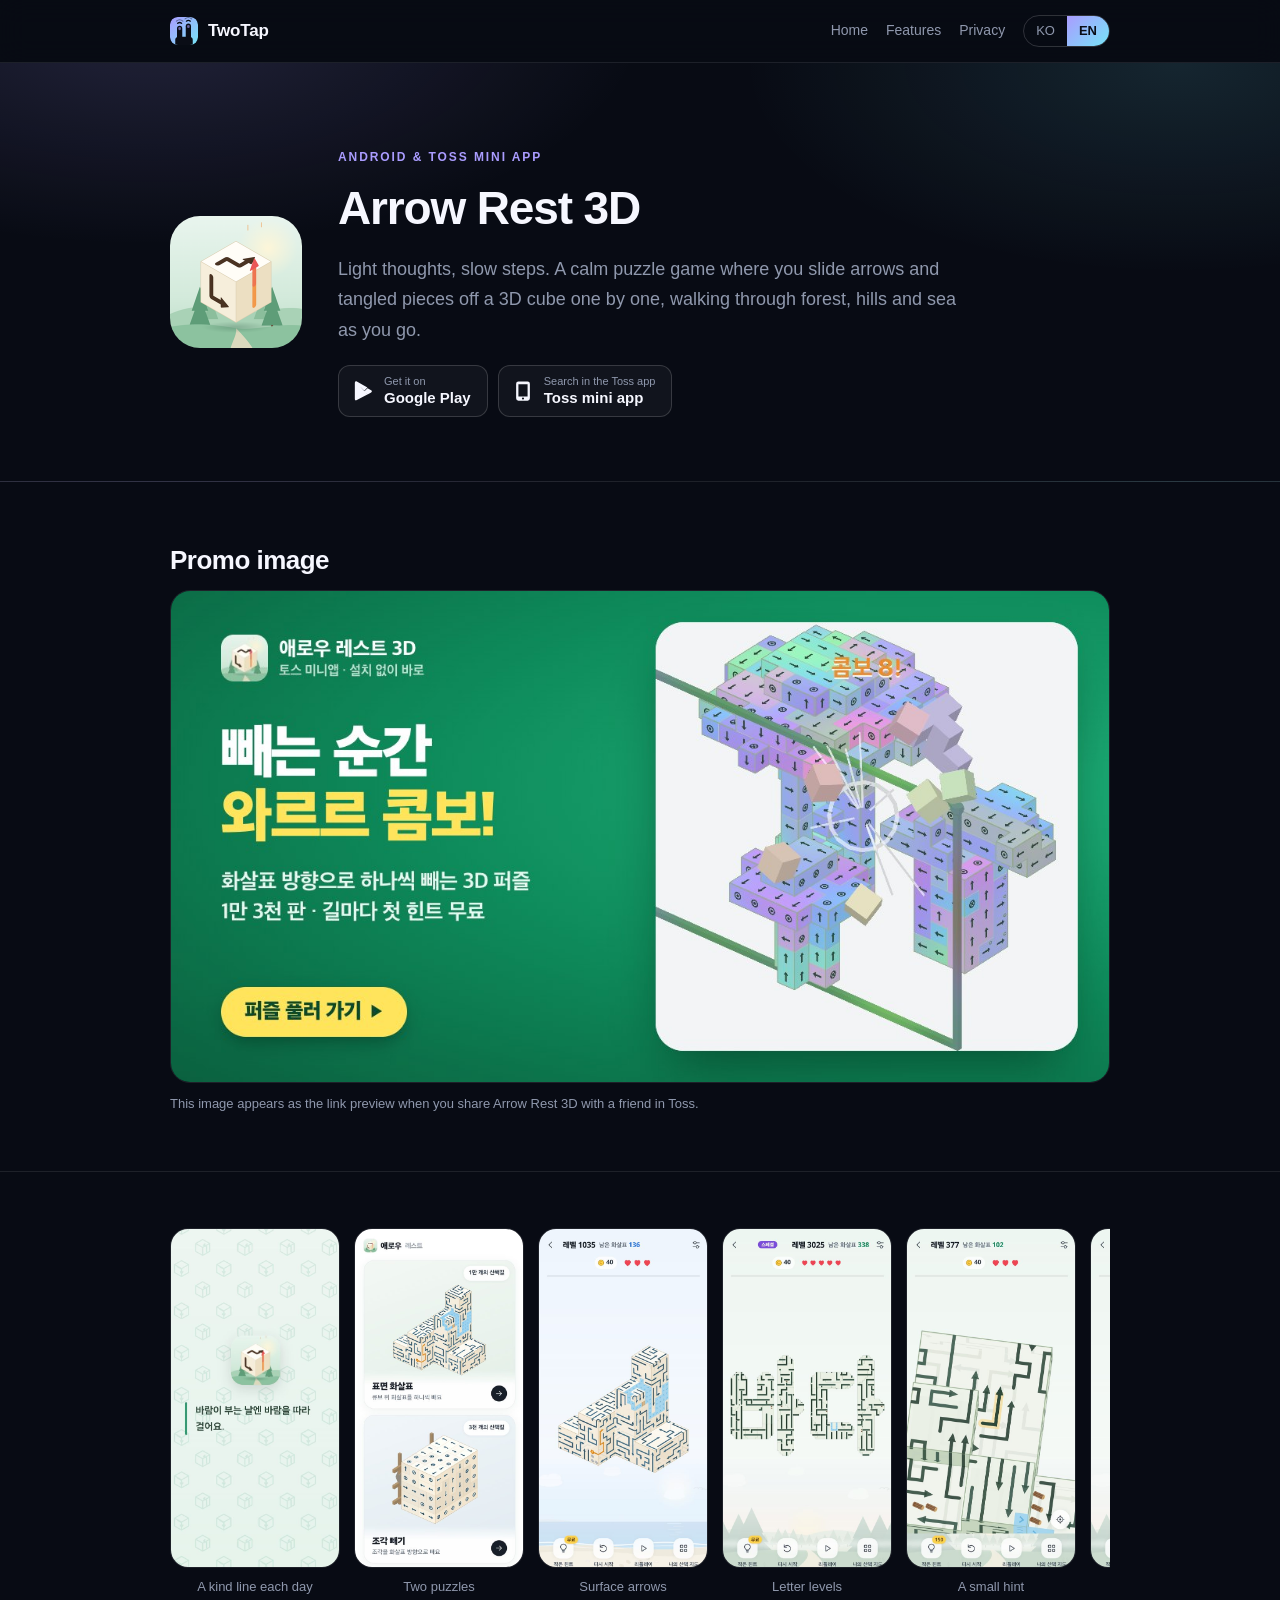
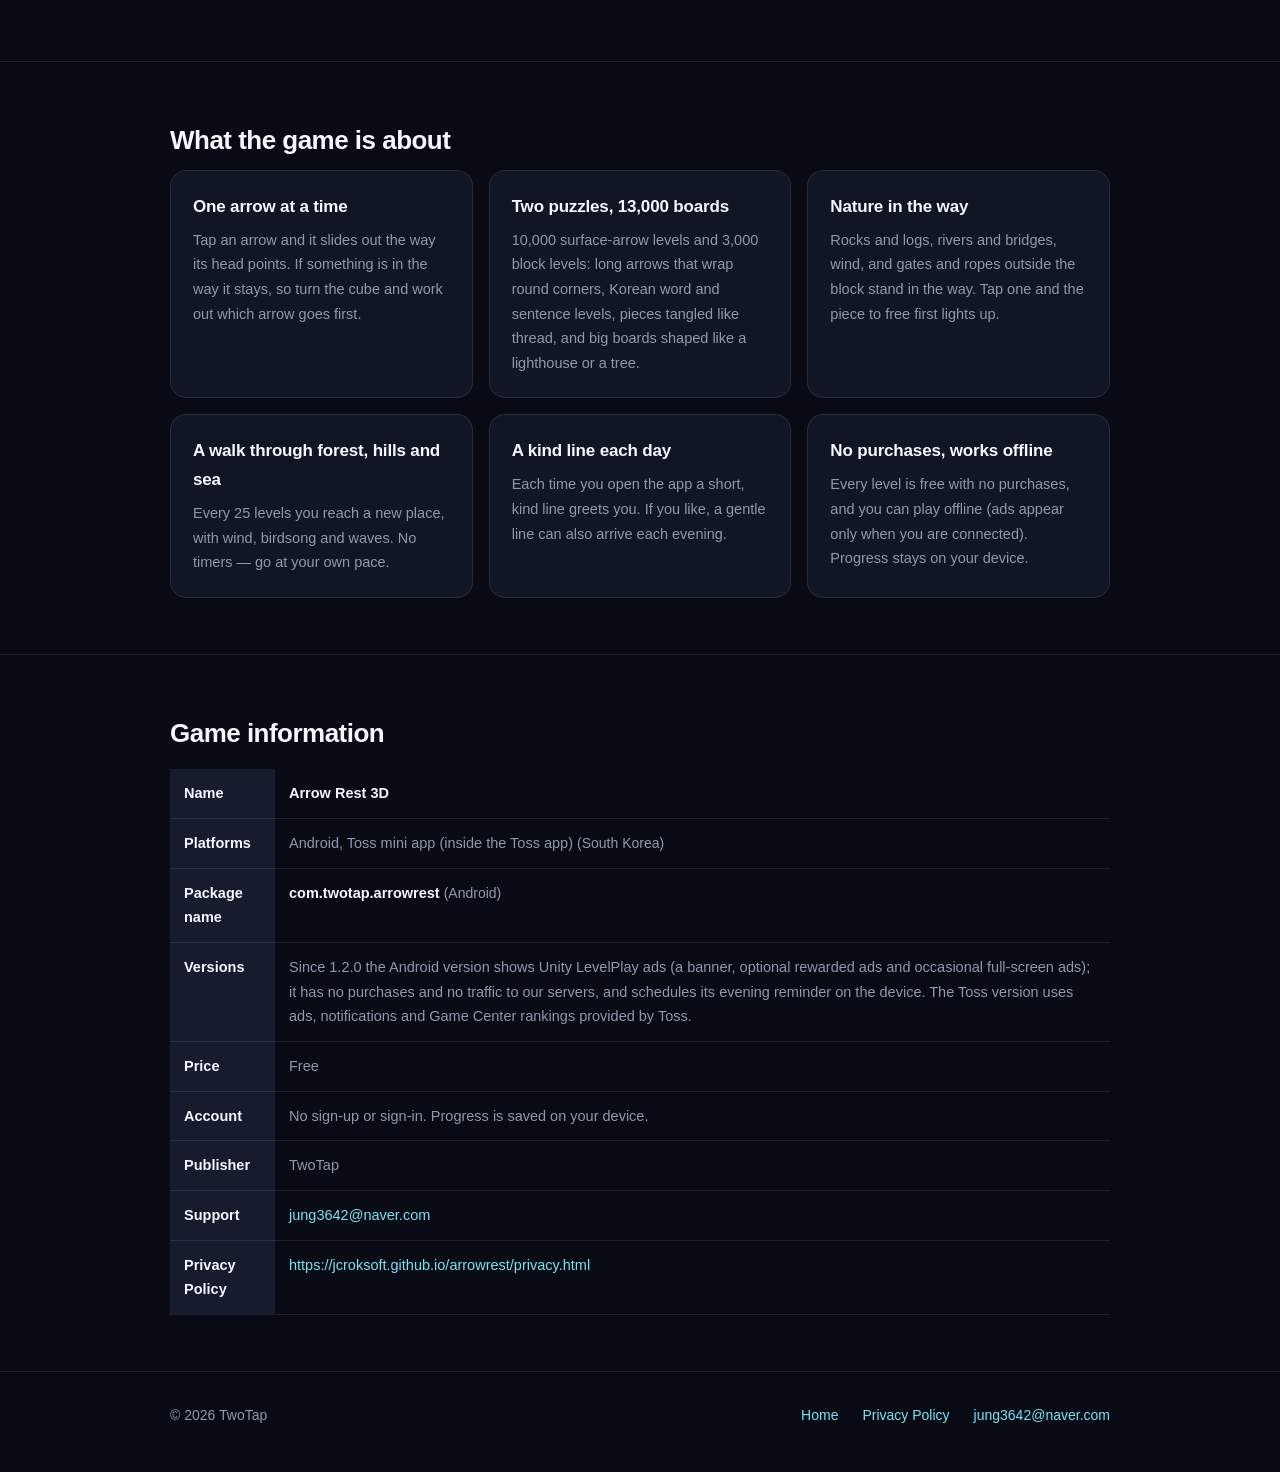
==== commit cebedb48: "공유 OG 이미지 4종 추가, 게임 소개에 홍보 이미지 섹션, 주사위 1296 소개 페이지·홈 카드 추가 Co-Authored-By: Claude Opus 5.5 <noreply@" ====
--- a/arrowrest/index.html
+++ b/arrowrest/index.html
@@ -5,6 +5,14 @@
 <meta name="viewport" content="width=device-width, initial-scale=1">
 <title>애로우 레스트 3D — TwoTap</title>
 <meta name="description" content="Arrow Rest is a calm 3D puzzle game: slide arrows off a cube one by one and walk through forest, hills and sea.">
+<meta property="og:type" content="website">
+<meta property="og:title" content="애로우 레스트 3D — TwoTap">
+<meta property="og:description" content="Arrow Rest is a calm 3D puzzle game: slide arrows off a cube one by one and walk through forest, hills and sea.">
+<meta property="og:image" content="https://jcroksoft.github.io/assets/og/arrowrest.jpg">
+<meta property="og:image:width" content="1200">
+<meta property="og:image:height" content="630">
+<meta property="og:url" content="https://jcroksoft.github.io/arrowrest/">
+<meta name="twitter:card" content="summary_large_image">
 <link rel="icon" href="/assets/twotap-mark.svg" type="image/svg+xml">
 <link rel="icon" href="/assets/favicon.png" sizes="64x64">
 <link rel="apple-touch-icon" href="/assets/apple-touch-icon.png">
@@ -46,6 +54,16 @@
     </div>
   </div>
 </div>
+
+<section id="promo">
+  <div class="wrap">
+    <h2><span class="ko">홍보 이미지</span><span class="en">Promo image</span></h2>
+    <figure class="promo-img">
+      <img src="/assets/og/arrowrest.jpg" alt="Arrow Rest 3D" loading="lazy" width="1200" height="630">
+      <figcaption><span class="ko">토스에서 친구에게 애로우 레스트 3D를 공유하면 이 이미지가 링크 미리보기로 보여요.</span><span class="en">This image appears as the link preview when you share Arrow Rest 3D with a friend in Toss.</span></figcaption>
+    </figure>
+  </div>
+</section>
 
 <section>
   <div class="wrap">
--- a/assets/site.css
+++ b/assets/site.css
@@ -251,6 +251,19 @@
   border: 1px solid var(--line);
 }
 .shots.tall img { aspect-ratio: 636 / 1048; }
+
+/* 홍보 이미지: 공유 링크 미리보기(OG)와 같은 1200×630 이미지 */
+.promo-img { margin: 0; }
+.promo-img img {
+  display: block;
+  width: 100%;
+  max-width: 960px;
+  height: auto;
+  aspect-ratio: 1200 / 630;
+  border-radius: 20px;
+  border: 1px solid var(--line);
+}
+.promo-img figcaption { margin-top: 10px; font-size: 13px; color: var(--muted); }
 .shots.phone img { aspect-ratio: 1 / 2; }
 .shots figcaption { margin-top: 8px; font-size: 13px; color: var(--muted); text-align: center; }
 
